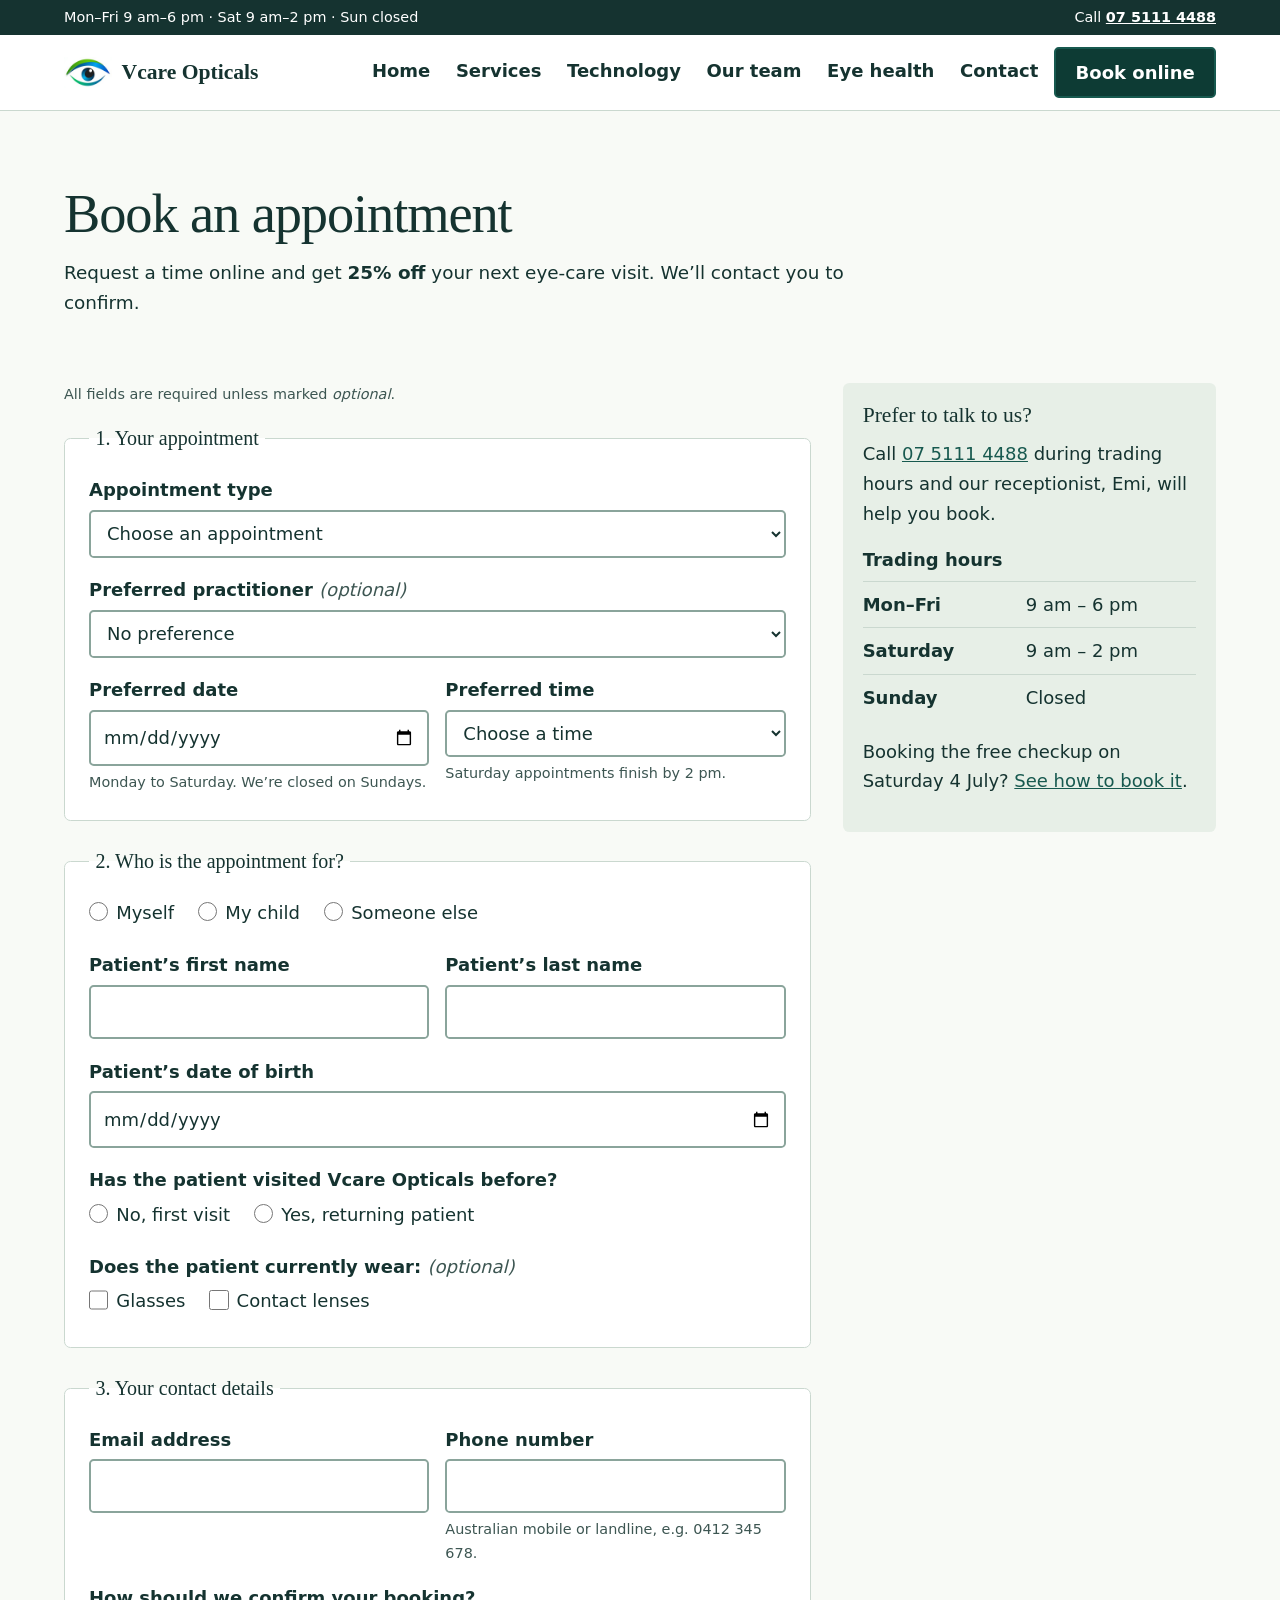
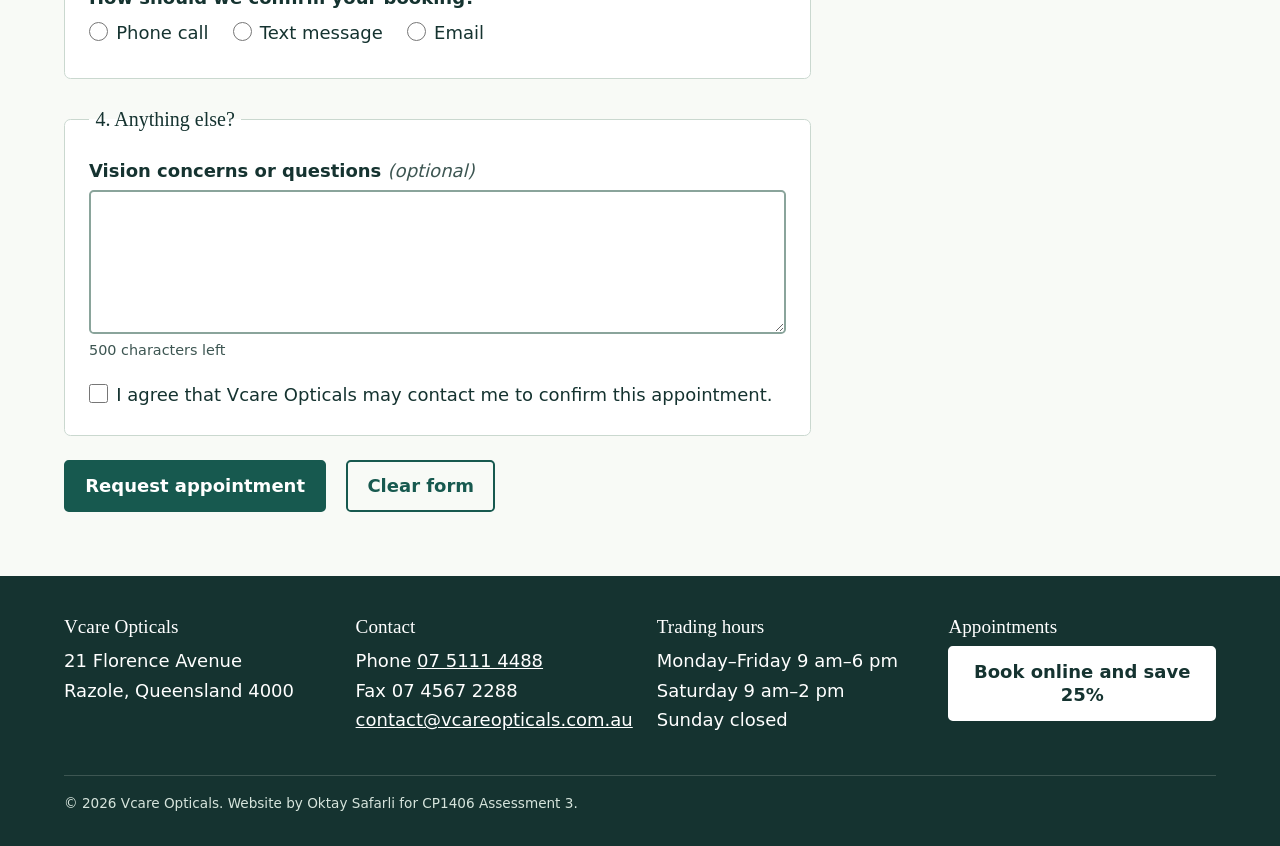
==== a3/booking.html @ 82372853 "Add Vcare Opticals site for CP1406 Assessment 3 Co-Authored-By: Claude Opus 5.5 <noreply@anthropic.c" ====
<!DOCTYPE html>
<html lang="en-AU">
<head>
  <meta charset="utf-8">
  <meta name="viewport" content="width=device-width, initial-scale=1">
  <title>Book an appointment online | Vcare Opticals</title>
  <meta name="description" content="Book an eye examination, Annual Eye Checkup, children's eye exam or consultation online at Vcare Opticals and save 25%.">
  <link rel="icon" href="images/logo.jpg">
  <link rel="stylesheet" href="css/styles.css">
  <script src="js/main.js" defer></script>
  <script src="js/booking.js" defer></script>
</head>
<body>
  <a class="skip" href="#main">Skip to main content</a>
  <header class="site-header">
    <div class="topbar">
      <div class="wrap">
        <p>Mon&ndash;Fri 9 am&ndash;6 pm &middot; Sat 9 am&ndash;2 pm &middot; Sun closed</p>
        <p>Call <a href="tel:+61751114488">07 5111 4488</a></p>
      </div>
    </div>
    <div class="wrap header-main">
      <a class="brand" href="index.html"><img src="images/logo.jpg" alt="" width="240" height="152">Vcare Opticals</a>
      <button class="menu-toggle" type="button" aria-expanded="false" aria-controls="site-nav" hidden>Menu</button>
      <nav id="site-nav" aria-label="Main">
        <ul>
          <li><a href="index.html">Home</a></li>
          <li><a href="services.html">Services</a></li>
          <li><a href="technology.html">Technology</a></li>
          <li><a href="about.html">Our team</a></li>
          <li><a href="eye-health.html">Eye health</a></li>
          <li><a href="contact.html">Contact</a></li>
        </ul>
        <a class="button nav-book" href="booking.html" aria-current="page">Book online</a>
      </nav>
    </div>
  </header>
  <main id="main">

<div class="wrap page-head">
  <h1>Book an appointment</h1>
  <p class="lead">Request a time online and get <strong>25% off</strong> your next eye-care visit. We&rsquo;ll contact you to confirm.</p>
</div>

<div class="wrap booking-layout">
  <div class="form-panel">
    <div id="error-summary" class="error-summary" tabindex="-1" hidden>
      <h2>Please fix the following</h2>
      <ul></ul>
    </div>

    <form id="booking-form" action="booking.html" method="post">
      <p class="small">All fields are required unless marked <em>optional</em>.</p>

      <fieldset>
        <legend>1. Your appointment</legend>
        <div class="field">
          <label for="appt-type">Appointment type</label>
          <select id="appt-type" name="appt-type" required aria-describedby="appt-type-error">
            <option value="">Choose an appointment</option>
            <option value="exam">Eye examination (vision test)</option>
            <option value="annual">Annual Eye Checkup &ndash; 10% off until 31 May</option>
            <option value="children">Children&rsquo;s eye examination</option>
            <option value="contacts">Contact lens fitting</option>
            <option value="eyewear">Glasses and frame fitting</option>
            <option value="dry-eye">Dry-eye assessment</option>
            <option value="eye-strain">Digital eye strain assessment</option>
            <option value="lasik">LASIK consultation</option>
            <option value="virtual">Virtual consultation (tele-optometry)</option>
          </select>
          <p class="error" id="appt-type-error"></p>
        </div>
        <div class="field">
          <label for="practitioner">Preferred practitioner <em>(optional)</em></label>
          <select id="practitioner" name="practitioner">
            <option value="any">No preference</option>
            <option value="melissa">Dr Melissa Javali &ndash; family and paediatric</option>
            <option value="daniel">Dr Daniel Wilson &ndash; paediatric</option>
            <option value="alan">Dr Alan Koya &ndash; diagnostic and eye disease</option>
            <option value="sarah">Sarah Ravie &ndash; eyewear and lenses</option>
          </select>
        </div>
        <div class="field-row">
          <div class="field">
            <label for="appt-date">Preferred date</label>
            <input type="date" id="appt-date" name="appt-date" required aria-describedby="appt-date-hint appt-date-error">
            <p class="hint" id="appt-date-hint">Monday to Saturday. We&rsquo;re closed on Sundays.</p>
            <p class="error" id="appt-date-error"></p>
          </div>
          <div class="field">
            <label for="appt-time">Preferred time</label>
            <select id="appt-time" name="appt-time" required aria-describedby="appt-time-hint appt-time-error">
              <option value="">Choose a time</option>
            <option value="09:00">9:00 am</option>
            <option value="09:30">9:30 am</option>
            <option value="10:00">10:00 am</option>
            <option value="10:30">10:30 am</option>
            <option value="11:00">11:00 am</option>
            <option value="11:30">11:30 am</option>
            <option value="12:00">12:00 pm</option>
            <option value="12:30">12:30 pm</option>
            <option value="13:00">1:00 pm</option>
            <option value="13:30">1:30 pm</option>
            <option value="14:00">2:00 pm</option>
            <option value="14:30">2:30 pm</option>
            <option value="15:00">3:00 pm</option>
            <option value="15:30">3:30 pm</option>
            <option value="16:00">4:00 pm</option>
            <option value="16:30">4:30 pm</option>
            <option value="17:00">5:00 pm</option>
            <option value="17:30">5:30 pm</option>
            </select>
            <p class="hint" id="appt-time-hint">Saturday appointments finish by 2 pm.</p>
            <p class="error" id="appt-time-error"></p>
          </div>
        </div>
      </fieldset>

      <fieldset>
        <legend>2. Who is the appointment for?</legend>
        <div class="field">
          <div class="choice-group" id="booking-for" role="radiogroup" aria-describedby="booking-for-error">
            <label class="choice"><input type="radio" name="booking-for" value="self" required> Myself</label>
            <label class="choice"><input type="radio" name="booking-for" value="child"> My child</label>
            <label class="choice"><input type="radio" name="booking-for" value="other"> Someone else</label>
          </div>
          <p class="error" id="booking-for-error"></p>
        </div>
        <div class="field-row">
          <div class="field">
            <label for="patient-first">Patient&rsquo;s first name</label>
            <input type="text" id="patient-first" name="patient-first" autocomplete="given-name" maxlength="40" required aria-describedby="patient-first-error">
            <p class="error" id="patient-first-error"></p>
          </div>
          <div class="field">
            <label for="patient-last">Patient&rsquo;s last name</label>
            <input type="text" id="patient-last" name="patient-last" autocomplete="family-name" maxlength="40" required aria-describedby="patient-last-error">
            <p class="error" id="patient-last-error"></p>
          </div>
        </div>
        <div class="field">
          <label for="dob">Patient&rsquo;s date of birth</label>
          <input type="date" id="dob" name="dob" required aria-describedby="dob-error">
          <p class="error" id="dob-error"></p>
        </div>
        <div class="field">
          <p class="label" id="visited-label">Has the patient visited Vcare Opticals before?</p>
          <div class="choice-group" id="visited" role="radiogroup" aria-labelledby="visited-label" aria-describedby="visited-error">
            <label class="choice"><input type="radio" name="visited" value="new" required> No, first visit</label>
            <label class="choice"><input type="radio" name="visited" value="returning"> Yes, returning patient</label>
          </div>
          <p class="error" id="visited-error"></p>
        </div>
        <div class="field">
          <p class="label" id="wears-label">Does the patient currently wear: <em>(optional)</em></p>
          <div class="choice-group" role="group" aria-labelledby="wears-label">
            <label class="choice"><input type="checkbox" name="wears" value="glasses"> Glasses</label>
            <label class="choice"><input type="checkbox" name="wears" value="contacts"> Contact lenses</label>
          </div>
        </div>
      </fieldset>

      <fieldset>
        <legend>3. Your contact details</legend>
        <div class="field" id="contact-name-field">
          <label for="contact-name">Your full name (parent, guardian or carer)</label>
          <input type="text" id="contact-name" name="contact-name" autocomplete="name" maxlength="80" aria-describedby="contact-name-error">
          <p class="error" id="contact-name-error"></p>
        </div>
        <div class="field-row">
          <div class="field">
            <label for="email">Email address</label>
            <input type="email" id="email" name="email" autocomplete="email" maxlength="100" required aria-describedby="email-error">
            <p class="error" id="email-error"></p>
          </div>
          <div class="field">
            <label for="phone">Phone number</label>
            <input type="tel" id="phone" name="phone" autocomplete="tel" maxlength="16" required aria-describedby="phone-hint phone-error">
            <p class="hint" id="phone-hint">Australian mobile or landline, e.g. 0412 345 678.</p>
            <p class="error" id="phone-error"></p>
          </div>
        </div>
        <div class="field">
          <p class="label" id="contact-pref-label">How should we confirm your booking?</p>
          <div class="choice-group" id="contact-pref" role="radiogroup" aria-labelledby="contact-pref-label" aria-describedby="contact-pref-error">
            <label class="choice"><input type="radio" name="contact-pref" value="phone" required> Phone call</label>
            <label class="choice"><input type="radio" name="contact-pref" value="sms"> Text message</label>
            <label class="choice"><input type="radio" name="contact-pref" value="email"> Email</label>
          </div>
          <p class="error" id="contact-pref-error"></p>
        </div>
      </fieldset>

      <fieldset>
        <legend>4. Anything else?</legend>
        <div class="field">
          <label for="notes">Vision concerns or questions <em>(optional)</em></label>
          <textarea id="notes" name="notes" rows="4" maxlength="500" aria-describedby="notes-count"></textarea>
          <p class="hint" id="notes-count" aria-live="polite">500 characters left</p>
        </div>
        <div class="field">
          <label class="choice"><input type="checkbox" id="consent" name="consent" required aria-describedby="consent-error"> I agree that Vcare Opticals may contact me to confirm this appointment.</label>
          <p class="error" id="consent-error"></p>
        </div>
      </fieldset>

      <div class="actions">
        <button class="button" type="submit">Request appointment</button>
        <button class="button button-outline" type="reset">Clear form</button>
      </div>
    </form>

    <div id="confirmation" class="confirmation" tabindex="-1" hidden>
      <h2>Thank you &ndash; your request has been sent</h2>
      <p>We&rsquo;ll contact you to confirm your appointment. Your 25% online booking discount will be applied at your visit.</p>
      <dl class="info-list" id="confirm-list"></dl>
      <p><a class="button button-outline" href="booking.html">Make another booking</a></p>
    </div>
  </div>

  <aside class="booking-aside" aria-labelledby="aside-h">
    <h2 id="aside-h">Prefer to talk to us?</h2>
    <p>Call <a href="tel:+61751114488">07 5111 4488</a> during trading hours and our receptionist, Emi, will help you book.</p>
    <table class="hours">
      <caption>Trading hours</caption>
      <tr><th scope="row">Mon&ndash;Fri</th><td>9 am &ndash; 6 pm</td></tr>
      <tr><th scope="row">Saturday</th><td>9 am &ndash; 2 pm</td></tr>
      <tr><th scope="row">Sunday</th><td>Closed</td></tr>
    </table>
    <p>Booking the free checkup on Saturday 4 July? <a href="free-checkup.html">See how to book it</a>.</p>
  </aside>
</div>

  </main>
  <footer class="site-footer">
    <div class="wrap footer-grid">
      <div>
        <h2>Vcare Opticals</h2>
        <address>21 Florence Avenue<br>Razole, Queensland 4000</address>
      </div>
      <div>
        <h2>Contact</h2>
        <p>Phone <a href="tel:+61751114488">07 5111 4488</a><br>Fax 07 4567 2288<br><a href="mailto:contact@vcareopticals.com.au">contact@vcareopticals.com.au</a></p>
      </div>
      <div>
        <h2>Trading hours</h2>
        <p>Monday&ndash;Friday 9 am&ndash;6 pm<br>Saturday 9 am&ndash;2 pm<br>Sunday closed</p>
      </div>
      <div>
        <h2>Appointments</h2>
        <p><a class="button button-light" href="booking.html">Book online and save 25%</a></p>
      </div>
    </div>
    <p class="wrap footer-note">&copy; 2026 Vcare Opticals. Website by Oktay Safarli for CP1406 Assessment 3.</p>
  </footer>
</body>
</html>
---- a3/css/styles.css ----
/* =====================================================================
   Vcare Opticals - Assessment 3 stylesheet
   Mobile-first. Breakpoints:
     base     : mobile phones (under 600px)
     600px+   : tablets
     1024px+  : desktop browsers
   Palette: ink #153330, accent #17594f, paper #f8faf6, wash #e7efe7,
            line #cad8cf, warm (offers / focus) #a15a2a
   ===================================================================== */

* { box-sizing: border-box; }

html { scroll-behavior: smooth; }

body {
  margin: 0;
  background: #f8faf6;
  color: #153330;
  font-family: system-ui, "Segoe UI", Roboto, Arial, sans-serif;
  font-size: 1.0625rem;
  line-height: 1.65;
}

img { display: block; max-width: 100%; height: auto; }

a { color: #17594f; }
a:hover { color: #0d3b34; }

:focus-visible { outline: 3px solid #a15a2a; outline-offset: 3px; }

h1, h2, h3 {
  font-family: Georgia, "Times New Roman", serif;
  font-weight: 500;
  line-height: 1.15;
  margin: 0 0 .75rem;
}
h1 { font-size: 2.2rem; letter-spacing: -.02em; }
h2 { font-size: 1.6rem; }
h3 { font-size: 1.25rem; }
p { margin: 0 0 1rem; max-width: 68ch; }

.wrap { width: 92%; max-width: 72rem; margin-left: auto; margin-right: auto; }

.skip { position: absolute; left: 1rem; top: -10rem; z-index: 10; background: #fff; padding: .5rem 1rem; }
.skip:focus { top: .5rem; }


.small { font-size: .9rem; color: #3d5652; }
.eyebrow {
  margin-bottom: .4rem; font-size: .85rem; font-weight: 700;
  letter-spacing: .08em; text-transform: uppercase; color: #a15a2a;
}
.lead { font-size: 1.15rem; }

/* ---------- buttons and links ---------- */
.button {
  display: inline-block;
  padding: .75rem 1.2rem;
  border: 2px solid #17594f;
  border-radius: .3rem;
  background: #17594f;
  color: #fff;
  font: inherit;
  font-weight: 650;
  line-height: 1.3;
  text-decoration: none;
  text-align: center;
  cursor: pointer;
  transition: background-color .2s, color .2s;
}
.button:hover { background: #0d3b34; border-color: #0d3b34; color: #fff; }
.button-outline { background: transparent; color: #17594f; }
.button-outline:hover { background: #e7efe7; color: #0d3b34; }
.button-light { background: #fff; border-color: #fff; color: #153330; }
.button-light:hover { background: #e7efe7; border-color: #e7efe7; color: #153330; }
.text-link { font-weight: 650; }
.actions { display: flex; flex-wrap: wrap; align-items: center; gap: .75rem 1.25rem; margin-top: 1rem; }

/* ---------- header and navigation ---------- */
.site-header { background: #fff; border-bottom: 1px solid #cad8cf; }
.topbar { background: #153330; color: #fff; font-size: .9rem; }
.topbar .wrap { display: flex; flex-wrap: wrap; justify-content: space-between; gap: 0 1.5rem; padding: .35rem 0; }
.topbar p { margin: 0; }
.topbar p:first-child { display: none; }
.topbar a { color: #fff; font-weight: 700; }

.header-main { display: flex; flex-wrap: wrap; align-items: center; justify-content: space-between; padding: .75rem 0; gap: .5rem 1rem; }
.brand { display: flex; align-items: center; gap: .6rem; font-family: Georgia, serif; font-size: 1.35rem; font-weight: 700; color: #153330; text-decoration: none; }
.brand img { width: 3rem; height: auto; }

.menu-toggle {
  padding: .55rem 1rem;
  border: 2px solid #17594f;
  border-radius: .3rem;
  background: #fff;
  color: #17594f;
  font: inherit;
  font-weight: 700;
  cursor: pointer;
}
.menu-toggle[aria-expanded="true"] { background: #17594f; color: #fff; }

#site-nav { width: 100%; }
#site-nav ul { list-style: none; margin: 0; padding: 0; }
#site-nav li a {
  display: block;
  padding: .7rem .25rem;
  border-bottom: 1px solid #e7efe7;
  color: #153330;
  text-decoration: none;
  font-weight: 600;
}
#site-nav li a:hover { color: #17594f; }
#site-nav li a[aria-current="page"] { color: #17594f; box-shadow: inset 4px 0 0 #17594f; padding-left: .9rem; }
.nav-book { display: block; margin: .9rem 0 .4rem; }
.nav-book[aria-current="page"] { background: #0d3b34; }
/* JS collapses the menu on small screens; without JS it stays open */
.site-header.menu-closed #site-nav { display: none; }

/* ---------- main sections ---------- */
main > section, main > .wrap, main > article { margin-top: 2.5rem; margin-bottom: 2.5rem; }
.page-head { padding-top: .5rem; }
.band { background: #e7efe7; padding: 2.5rem 0; }

.hero { background: #fff; padding: 1.75rem 0 2rem; border-bottom: 1px solid #cad8cf; margin-top: 0; }
main > .hero { margin-top: 0; }
.hero-grid { display: grid; gap: 1.5rem; }
.hero-img { width: 100%; height: 14rem; object-fit: cover; border-radius: .4rem; }

.split { display: grid; gap: 1.25rem 3rem; align-items: center; }
.split-top { align-items: start; }
.split img { width: 100%; border-radius: .4rem; }
.tech img { background: #fff; }

.section-head { display: flex; flex-wrap: wrap; align-items: baseline; gap: .5rem 1rem; }
.badge {
  display: inline-block; margin: 0 0 .6rem; padding: .15rem .65rem;
  border-radius: 1rem; background: #a15a2a; color: #fff; font-size: .85rem; font-weight: 700;
}

.jump ul { display: flex; flex-wrap: wrap; gap: .5rem; list-style: none; margin: 1rem 0 0; padding: 0; }
.jump a {
  display: block; padding: .35rem .8rem; border: 1px solid #cad8cf; border-radius: 2rem;
  background: #fff; text-decoration: none; font-size: .95rem;
}
.jump a:hover { border-color: #17594f; }

/* cards */
.card-grid { display: grid; gap: 1rem; margin-bottom: 1rem; }
.card, .offer {
  padding: 1.25rem;
  border: 1px solid #cad8cf;
  border-radius: .4rem;
  background: #fff;
}
.card-accent { background: #e7efe7; border-color: #e7efe7; }
.offer { border-top: 5px solid #17594f; }
.offer-feature { border-top-color: #a15a2a; }
.offer-figure { margin: 0 0 .2rem; font-family: Georgia, serif; font-size: 2rem; line-height: 1.1; color: #17594f; }
.offer-feature .offer-figure { color: #a15a2a; }

.service-links { display: grid; gap: .75rem; list-style: none; padding: 0; margin: 0; }
.service-links a {
  display: block; height: 100%; padding: 1rem 1.25rem;
  border: 1px solid #cad8cf; border-left: 5px solid #17594f; border-radius: .3rem;
  background: #fff; color: #153330; text-decoration: none;
  transition: border-color .2s, background-color .2s;
}
.service-links a:hover { background: #e7efe7; border-color: #17594f; }
.service-links strong { display: block; font-size: 1.1rem; color: #17594f; }
.service-links span { font-size: .95rem; }

.ticks { padding-left: 1.2rem; }
.ticks li { margin-bottom: .35rem; }

.checklist { margin: 0; }
.checklist div { padding: .8rem 0; border-top: 1px solid #cad8cf; }
.checklist dt { font-weight: 700; }
.checklist dd { margin: 0; }

.offer-list { padding-left: 1.2rem; }
.offer-list li { margin-bottom: .5rem; }

.cta-panel { padding: 1.75rem 1.25rem; border-radius: .4rem; background: #153330; color: #fff; }
.cta-panel a { color: #fff; }
.cta-panel .button { background: #fff; border-color: #fff; color: #153330; }
.cta-panel .button:hover { background: #e7efe7; border-color: #e7efe7; }
.cta-panel .button-outline { background: transparent; color: #fff; }
.cta-panel .button-outline:hover { background: #0d3b34; color: #fff; }
.cta-panel .small { color: #d6e4dc; }

/* team */
.staff-grid { display: grid; gap: 1.25rem; }
.staff-card { background: #fff; border-radius: .4rem; overflow: hidden; scroll-margin-top: 1rem; }
.staff-card img { width: 100%; aspect-ratio: 3 / 2; object-fit: cover; }
.staff-body { padding: 1rem 1.25rem 1.25rem; }
.role { font-weight: 700; color: #17594f; margin-bottom: .5rem; }

/* article */
.article { max-width: 72rem; }
.article-img { width: 100%; border-radius: .4rem; margin: 1.5rem 0; }
.article-body { max-width: 68ch; }
.article-body h2 { font-size: 1.4rem; margin-top: 1.75rem; }
.summary { font-weight: 700; border-left: 4px solid #a15a2a; padding-left: 1rem; }
.link-list { padding-left: 1.2rem; }
.link-list li { margin-bottom: .5rem; }
.link-list span { color: #3d5652; font-size: .9rem; }

/* contact */
.contact-grid { display: grid; gap: 1rem; }
.info-list { margin: 0; }
.info-list div { padding: .5rem 0; border-top: 1px solid #cad8cf; }
.info-list dt { font-weight: 700; }
.info-list dd { margin: 0; overflow-wrap: break-word; }
address { font-style: normal; }
.hours { width: 100%; border-collapse: collapse; }
.hours caption { text-align: left; font-weight: 700; padding-bottom: .4rem; }
.hours th, .hours td { padding: .5rem 0; border-top: 1px solid #cad8cf; text-align: left; vertical-align: top; }
.hours th { font-weight: 600; padding-right: 1rem; }
.faq details { border-top: 1px solid #cad8cf; padding: .8rem 0; }
.faq details:last-child { border-bottom: 1px solid #cad8cf; }
.faq summary { cursor: pointer; font-weight: 700; }
.faq details p { margin: .6rem 0 0; }

/* ---------- booking form ---------- */
.booking-layout { display: grid; gap: 2rem; }
.form-panel { min-width: 0; }
fieldset {
  margin: 0 0 1.5rem;
  padding: 1rem 1rem .25rem;
  border: 1px solid #cad8cf;
  border-radius: .4rem;
  background: #fff;
}
legend { padding: 0 .4rem; font-family: Georgia, serif; font-size: 1.25rem; }
.field { margin-bottom: 1.1rem; }
.field-row { display: grid; gap: 0 1rem; }
label, .label { display: block; margin: 0 0 .3rem; font-weight: 650; }
label em, .label em { font-weight: 400; color: #3d5652; }
input[type="text"], input[type="email"], input[type="tel"], input[type="date"], select, textarea {
  display: block;
  width: 100%;
  padding: .65rem .75rem;
  border: 2px solid #8aa49b;
  border-radius: .3rem;
  background: #fff;
  color: #153330;
  font: inherit;
}
textarea { resize: vertical; }
input:focus, select:focus, textarea:focus { border-color: #17594f; }
.choice-group { display: flex; flex-wrap: wrap; gap: .5rem 1.5rem; }
.choice { display: flex; align-items: flex-start; gap: .5rem; font-weight: 400; cursor: pointer; }
.choice input { width: 1.2rem; height: 1.2rem; margin: .25rem 0 0; flex-shrink: 0; }
.hint { margin: .3rem 0 0; font-size: .9rem; color: #3d5652; }
.error { margin: .3rem 0 0; color: #a3261b; font-weight: 650; font-size: .95rem; }
.error:empty { display: none; }
.invalid { border-color: #a3261b; background: #fff6f5; }
.error-summary, .confirmation {
  margin-bottom: 1.5rem;
  padding: 1.25rem;
  border-radius: .4rem;
}
.error-summary { border: 3px solid #a3261b; background: #fff6f5; }
.error-summary h2 { font-size: 1.3rem; color: #a3261b; }
.error-summary ul { margin: 0; padding-left: 1.2rem; }
.error-summary a { color: #a3261b; font-weight: 650; }
.confirmation { border: 3px solid #17594f; background: #e7efe7; }
.booking-aside { align-self: start; padding: 1.25rem; border-radius: .4rem; background: #e7efe7; }
.booking-aside h2 { font-size: 1.35rem; }
.booking-aside .hours { margin-bottom: 1rem; }

/* ---------- footer ---------- */
.site-footer { background: #153330; color: #fff; padding: 2.5rem 0 1rem; }
.site-footer h2 { font-size: 1.2rem; margin-bottom: .5rem; }
.site-footer a { color: #fff; overflow-wrap: break-word; }
.site-footer .button-light { color: #153330; }
.footer-grid { display: grid; gap: 1.5rem; }
.footer-note { margin-top: 1.5rem; padding-top: 1rem; border-top: 1px solid #3d5652; font-size: .85rem; color: #d6e4dc; max-width: 72rem; }

/* =====================================================================
   TABLET: 600px and wider
   ===================================================================== */
@media (min-width: 600px) {
  h1 { font-size: 2.75rem; }
  h2 { font-size: 1.85rem; }
  .topbar p:first-child { display: block; }
  .menu-toggle { display: none; }
  .site-header.menu-closed #site-nav { display: flex; }
  #site-nav { display: flex; flex-wrap: wrap; align-items: center; justify-content: space-between; gap: .5rem 1rem; }
  #site-nav ul { display: flex; flex-wrap: wrap; gap: 0 1.25rem; }
  #site-nav li a { border-bottom: 3px solid transparent; padding: .45rem 0; }
  #site-nav li a[aria-current="page"] { box-shadow: none; padding-left: 0; border-bottom-color: #17594f; }
  #site-nav li a:hover { border-bottom-color: #cad8cf; }
  .nav-book { margin: 0; }
  .hero-img { height: 18rem; }
  .card-grid.two, .card-grid.three, .service-links, .staff-grid, .contact-grid, .field-row { grid-template-columns: 1fr 1fr; }
  .contact-grid .card-accent { grid-column: 1 / -1; }
  .split.tech img { max-width: 34rem; }
  .cta-panel { padding: 2.25rem; }
  fieldset { padding: 1.25rem 1.5rem .5rem; }
  .footer-grid { grid-template-columns: 1fr 1fr; }
}

/* =====================================================================
   DESKTOP: 1024px and wider
   ===================================================================== */
@media (min-width: 1024px) {
  body { font-size: 1.125rem; }
  h1 { font-size: 3.4rem; }
  h2 { font-size: 2rem; }
  .header-main { flex-wrap: nowrap; }
  #site-nav { width: auto; }
  #site-nav ul { gap: 0 1.6rem; }
  main > section, main > .wrap, main > article { margin-top: 4rem; margin-bottom: 4rem; }
  .band { padding: 4rem 0; }
  .hero { padding: 3rem 0; }
  .hero-grid { grid-template-columns: 1fr 1.15fr; align-items: center; gap: 3rem; }
  .hero-img { height: 26rem; }
  .split { grid-template-columns: 1fr 1fr; }
  .split-reverse > img { order: 2; }
  .split.tech img { max-width: none; }
  .card-grid.three, .service-links, .staff-grid, .contact-grid { grid-template-columns: repeat(3, 1fr); }
  .contact-grid .card-accent { grid-column: auto; }
  .booking-layout { grid-template-columns: minmax(0, 2fr) minmax(16rem, 1fr); align-items: start; }
  .booking-aside { position: sticky; top: 1.5rem; }
  .cta-panel { padding: 3rem; }
  .footer-grid { grid-template-columns: repeat(4, 1fr); }
}

@media (prefers-reduced-motion: reduce) {
  html { scroll-behavior: auto; }
  .button, .service-links a { transition: none; }
}
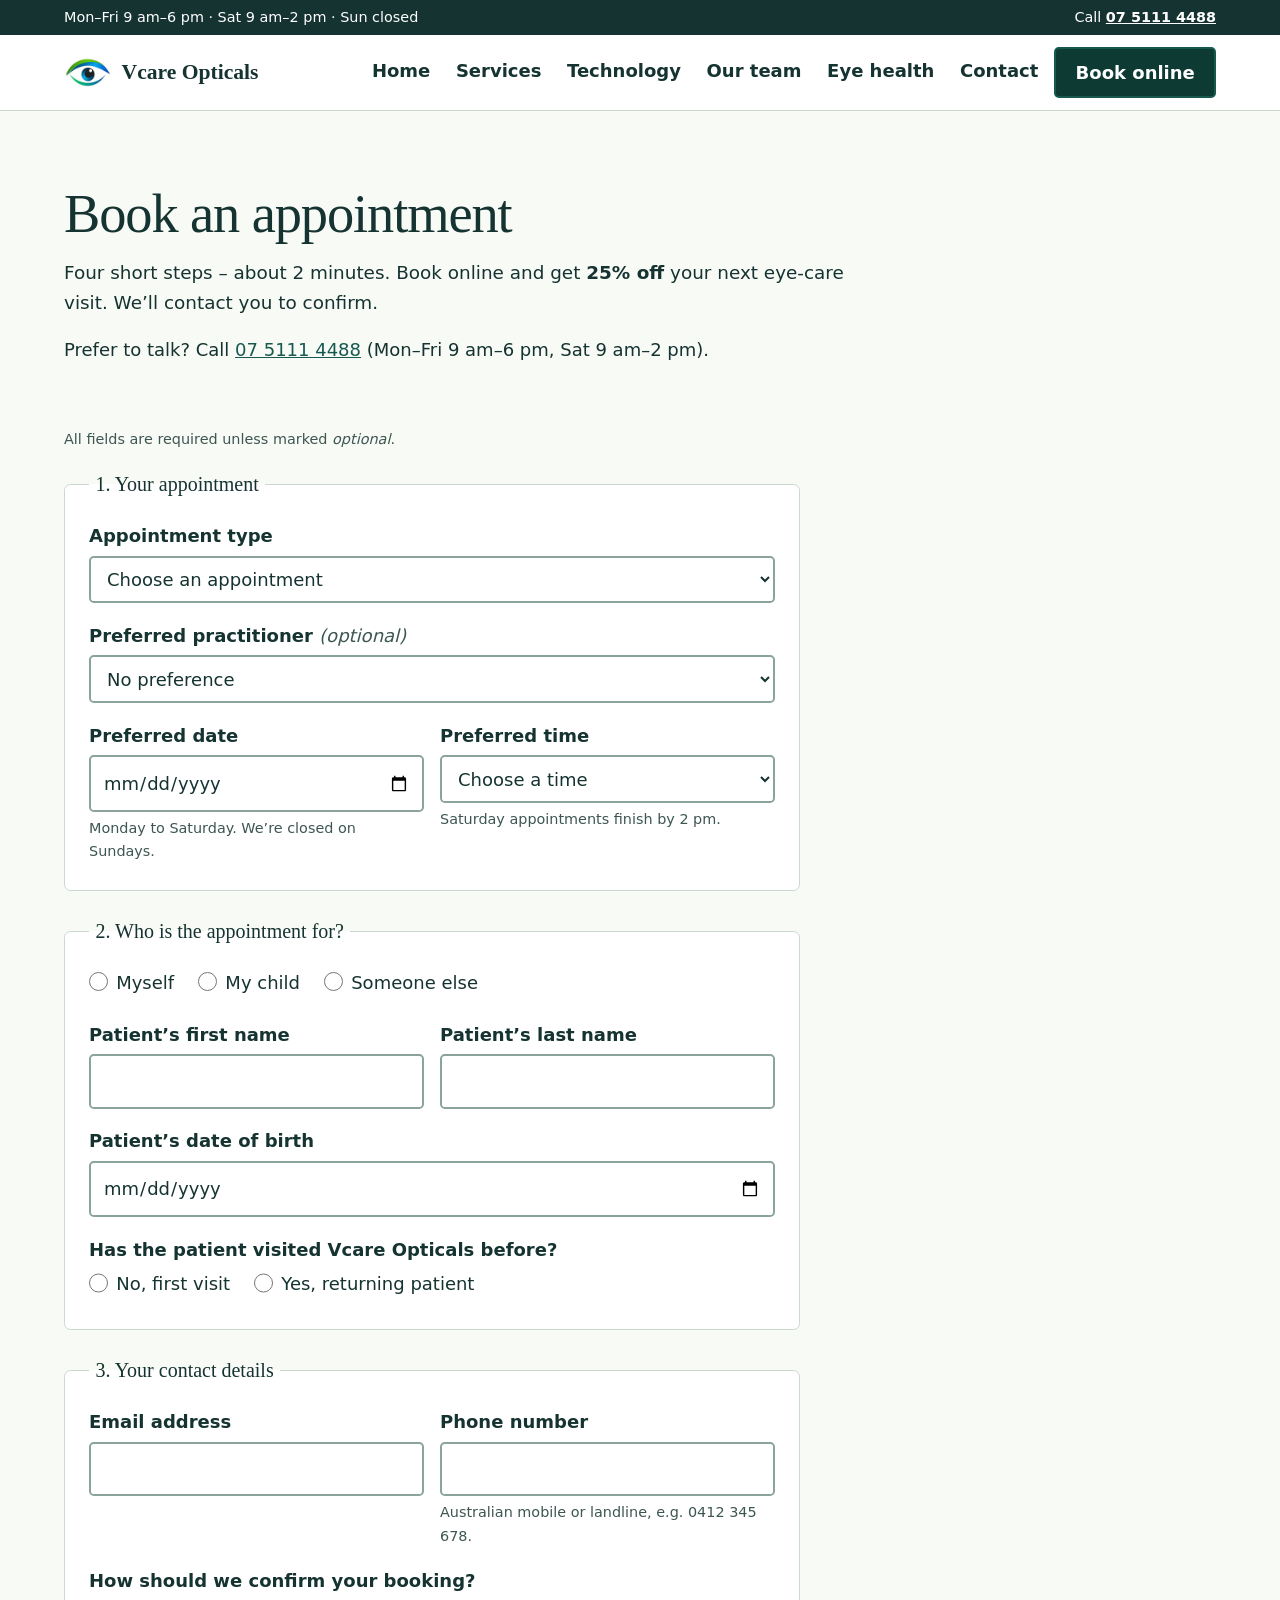
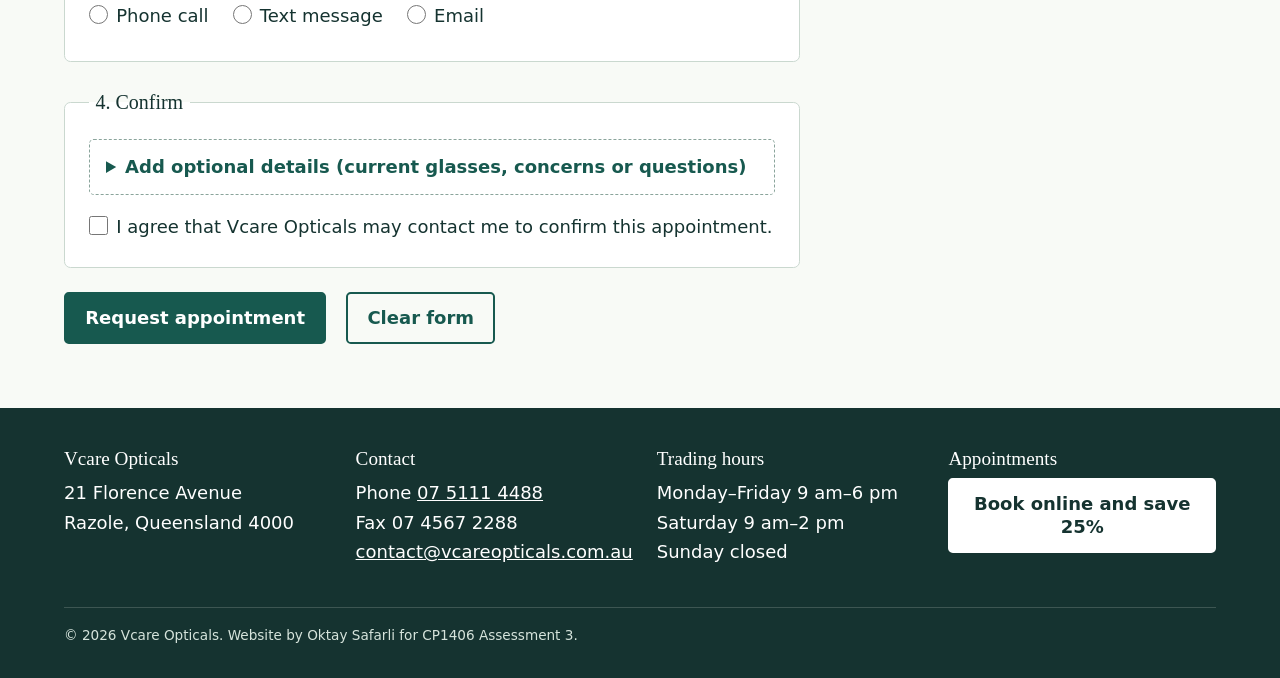
==== commit 637cadda: "Usability testing changes: who-to-see guide, simpler booking page - Add 'Which optometrist should I " ====
--- a/a3/booking.html
+++ b/a3/booking.html
@@ -39,7 +39,8 @@
 
 <div class="wrap page-head">
   <h1>Book an appointment</h1>
-  <p class="lead">Request a time online and get <strong>25% off</strong> your next eye-care visit. We&rsquo;ll contact you to confirm.</p>
+  <p class="lead">Four short steps &ndash; about 2 minutes. Book online and get <strong>25% off</strong> your next eye-care visit. We&rsquo;ll contact you to confirm.</p>
+  <p>Prefer to talk? Call <a href="tel:+61751114488">07 5111 4488</a> (Mon&ndash;Fri 9 am&ndash;6 pm, Sat 9 am&ndash;2 pm).</p>
 </div>
 
 <div class="wrap booking-layout">
@@ -76,7 +77,7 @@
             <option value="any">No preference</option>
             <option value="melissa">Dr Melissa Javali &ndash; family and paediatric</option>
             <option value="daniel">Dr Daniel Wilson &ndash; paediatric</option>
-            <option value="alan">Dr Alan Koya &ndash; diagnostic and eye disease</option>
+            <option value="alan">Dr Alan Koya &ndash; eye disease, diabetes and blood pressure</option>
             <option value="sarah">Sarah Ravie &ndash; eyewear and lenses</option>
           </select>
         </div>
@@ -151,13 +152,6 @@
           </div>
           <p class="error" id="visited-error"></p>
         </div>
-        <div class="field">
-          <p class="label" id="wears-label">Does the patient currently wear: <em>(optional)</em></p>
-          <div class="choice-group" role="group" aria-labelledby="wears-label">
-            <label class="choice"><input type="checkbox" name="wears" value="glasses"> Glasses</label>
-            <label class="choice"><input type="checkbox" name="wears" value="contacts"> Contact lenses</label>
-          </div>
-        </div>
       </fieldset>
 
       <fieldset>
@@ -192,12 +186,22 @@
       </fieldset>
 
       <fieldset>
-        <legend>4. Anything else?</legend>
-        <div class="field">
-          <label for="notes">Vision concerns or questions <em>(optional)</em></label>
+        <legend>4. Confirm</legend>
+        <details class="optional">
+          <summary>Add optional details (current glasses, concerns or questions)</summary>
+        <div class="field">
+          <p class="label" id="wears-label">Does the patient currently wear: </p>
+          <div class="choice-group" role="group" aria-labelledby="wears-label">
+            <label class="choice"><input type="checkbox" name="wears" value="glasses"> Glasses</label>
+            <label class="choice"><input type="checkbox" name="wears" value="contacts"> Contact lenses</label>
+          </div>
+        </div>
+        <div class="field">
+          <label for="notes">Vision concerns or questions</label>
           <textarea id="notes" name="notes" rows="4" maxlength="500" aria-describedby="notes-count"></textarea>
           <p class="hint" id="notes-count" aria-live="polite">500 characters left</p>
         </div>
+        </details>
         <div class="field">
           <label class="choice"><input type="checkbox" id="consent" name="consent" required aria-describedby="consent-error"> I agree that Vcare Opticals may contact me to confirm this appointment.</label>
           <p class="error" id="consent-error"></p>
@@ -218,17 +222,6 @@
     </div>
   </div>
 
-  <aside class="booking-aside" aria-labelledby="aside-h">
-    <h2 id="aside-h">Prefer to talk to us?</h2>
-    <p>Call <a href="tel:+61751114488">07 5111 4488</a> during trading hours and our receptionist, Emi, will help you book.</p>
-    <table class="hours">
-      <caption>Trading hours</caption>
-      <tr><th scope="row">Mon&ndash;Fri</th><td>9 am &ndash; 6 pm</td></tr>
-      <tr><th scope="row">Saturday</th><td>9 am &ndash; 2 pm</td></tr>
-      <tr><th scope="row">Sunday</th><td>Closed</td></tr>
-    </table>
-    <p>Booking the free checkup on Saturday 4 July? <a href="free-checkup.html">See how to book it</a>.</p>
-  </aside>
 </div>
 
   </main>
--- a/a3/css/styles.css
+++ b/a3/css/styles.css
@@ -223,8 +223,8 @@
 .faq details p { margin: .6rem 0 0; }
 
 /* ---------- booking form ---------- */
-.booking-layout { display: grid; gap: 2rem; }
-.form-panel { min-width: 0; }
+.form-panel { max-width: 46rem; }
+
 fieldset {
   margin: 0 0 1.5rem;
   padding: 1rem 1rem .25rem;
@@ -266,9 +266,18 @@
 .error-summary ul { margin: 0; padding-left: 1.2rem; }
 .error-summary a { color: #a3261b; font-weight: 650; }
 .confirmation { border: 3px solid #17594f; background: #e7efe7; }
-.booking-aside { align-self: start; padding: 1.25rem; border-radius: .4rem; background: #e7efe7; }
-.booking-aside h2 { font-size: 1.35rem; }
-.booking-aside .hours { margin-bottom: 1rem; }
+.optional { margin-bottom: 1.1rem; padding: .75rem 1rem; border: 1px dashed #8aa49b; border-radius: .3rem; }
+.optional summary { cursor: pointer; font-weight: 650; color: #17594f; }
+.optional[open] summary { margin-bottom: .9rem; }
+
+/* who-to-see guide */
+.who { padding: 1.25rem; border-left: 5px solid #a15a2a; border-radius: .4rem; background: #fff; }
+.who h2 { font-size: 1.4rem; }
+.who-list { list-style: none; margin: 0 0 .75rem; padding: 0; }
+.who-list li { display: flex; flex-wrap: wrap; justify-content: space-between; gap: .1rem 1rem; padding: .6rem 0; border-top: 1px solid #cad8cf; }
+.who-list strong { font-weight: 600; }
+.who-list span { text-align: left; }
+.who-list a { font-weight: 700; }
 
 /* ---------- footer ---------- */
 .site-footer { background: #153330; color: #fff; padding: 2.5rem 0 1rem; }
@@ -322,8 +331,6 @@
   .split.tech img { max-width: none; }
   .card-grid.three, .service-links, .staff-grid, .contact-grid { grid-template-columns: repeat(3, 1fr); }
   .contact-grid .card-accent { grid-column: auto; }
-  .booking-layout { grid-template-columns: minmax(0, 2fr) minmax(16rem, 1fr); align-items: start; }
-  .booking-aside { position: sticky; top: 1.5rem; }
   .cta-panel { padding: 3rem; }
   .footer-grid { grid-template-columns: repeat(4, 1fr); }
 }
